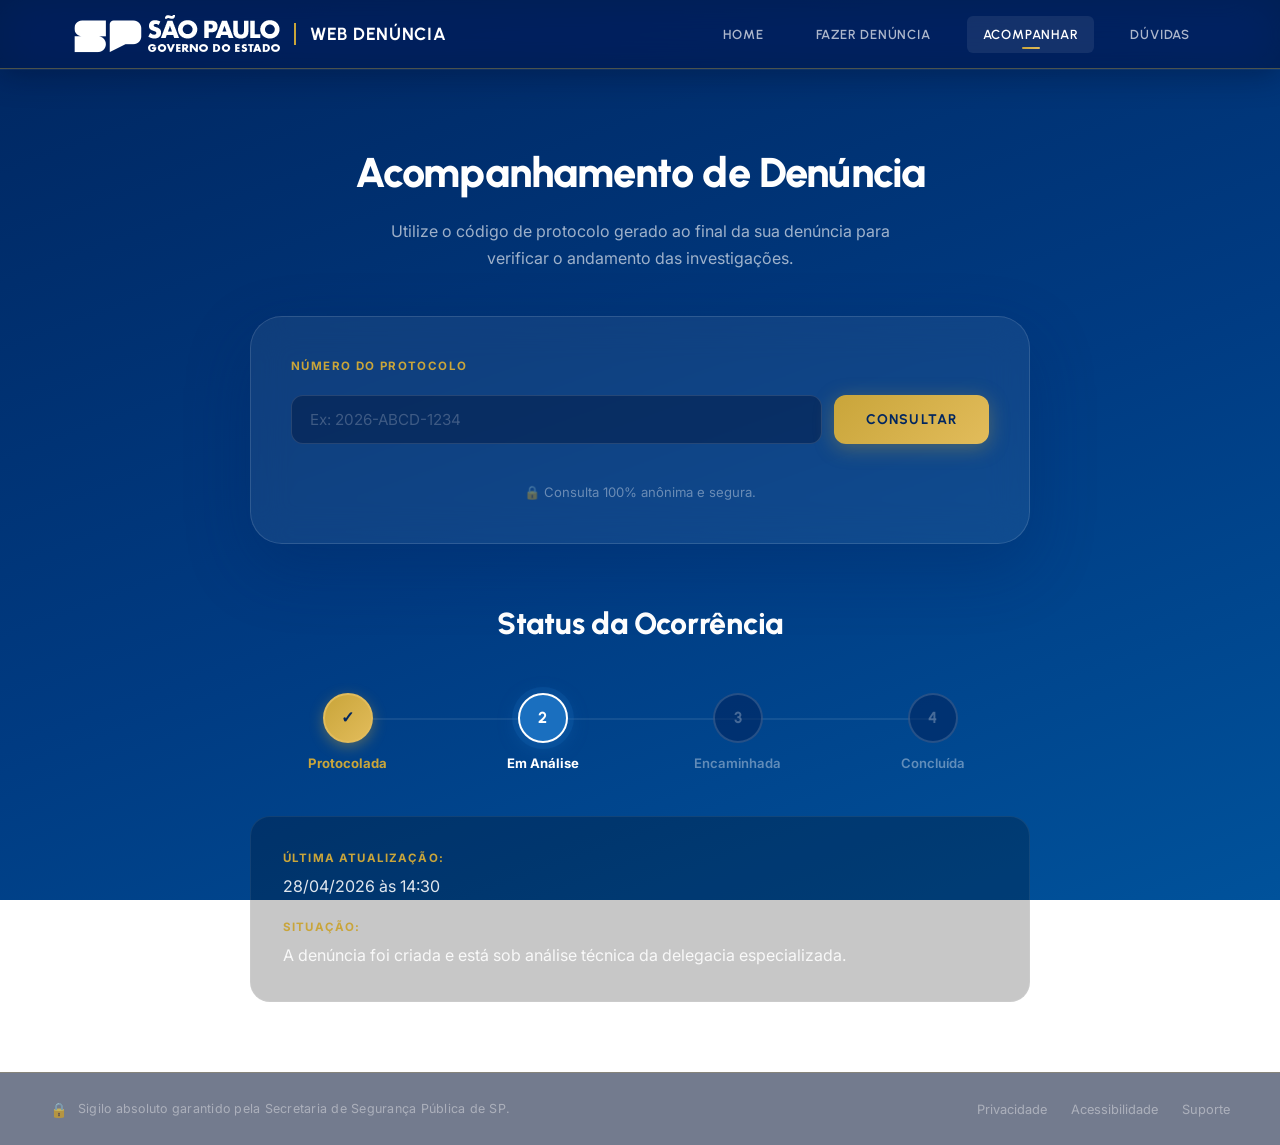
==== acompanhamento.html @ c703b936 "feat: protótipo de alta fidelidade SSP com ícone customizado e acessibilidade" ====
<!DOCTYPE html>
<html lang="pt-br">
<head>
    <meta charset="UTF-8">
    <meta name="viewport" content="width=device-width, initial-scale=1.0">
    <meta name="description" content="Acompanhe o status da sua denúncia anônima de forma segura e sigilosa.">
    <title>Acompanhar Denúncia | Web Denúncia SP</title>
    <link rel="stylesheet" href="styles.css">
    <link rel="icon" type="image/png" href="img /sp.png">
</head>
<body>

    <header class="main-header">
        <div class="container navbar">
            <a href="index.html" class="logo-link" title="Voltar para a Página Inicial">
                <div class="logo-area">
                    <img src="img /logo_branca_ssp.png" alt="Logotipo Oficial SSP-SP" class="logo-img">
                    <span class="logo-text">Web Denúncia</span>
                </div>
            </a>

            <nav class="main-nav" aria-label="Navegação Principal">
                <ul class="nav-list">
                    <li><a href="index.html">Home</a></li>
                    <li><a href="formulario.html">Fazer Denúncia</a></li>
                    <li><a href="acompanhamento.html" class="active">Acompanhar</a></li>
                    <li><a href="duvidas.html">Dúvidas</a></li>
                    </li>
                </ul>
            </nav>
        </div>
    </header>

    <main class="container">
        <section class="tracking-section" aria-labelledby="tracking-title">
            <h1 id="tracking-title">Acompanhamento de Denúncia</h1>
            <p class="section-intro">Utilize o código de protocolo gerado ao final da sua denúncia para verificar o andamento das investigações.</p>
            
            <div class="search-card">
                <form action="#" class="search-form">
                    <div class="form-group">
                        <label for="protocolo">Número do Protocolo</label>
                        <div class="input-with-button">
                            <input type="text" id="protocolo" name="protocolo" placeholder="Ex: 2026-ABCD-1234" required aria-required="true">
                            <button type="submit" class="btn btn-primary">CONSULTAR</button>
                        </div>
                    </div>
                    <p class="helper-text">🔒 Consulta 100% anônima e segura.</p>
                </form>
            </div>

            <div class="status-display" role="status" aria-live="polite">
                <h2>Status da Ocorrência</h2>
                
                <div class="status-timeline">
                    <div class="timeline-step step-done">
                        <div class="step-marker">✓</div>
                        <span class="step-label">Protocolada</span>
                    </div>
                    
                    <div class="timeline-step step-active">
                        <div class="step-marker">2</div>
                        <span class="step-label">Em Análise</span>
                    </div>
                    
                    <div class="timeline-step">
                        <div class="step-marker">3</div>
                        <span class="step-label">Encaminhada</span>
                    </div>
                    
                    <div class="timeline-step">
                        <div class="step-marker">4</div>
                        <span class="step-label">Concluída</span>
                    </div>
                </div>

                <div class="status-card">
                    <div class="detail-row">
                        <span class="detail-label">Última Atualização:</span>
                        <span class="detail-value">28/04/2026 às 14:30</span>
                    </div>
                    <div class="detail-row">
                        <span class="detail-label">Situação:</span>
                        <span class="detail-value">A denúncia foi criada e está sob análise técnica da delegacia especializada.</span>
                    </div>
                </div>
            </div>
        </section>
    </main>

    <footer class="main-footer">
        <div class="container footer-content">
            <div class="security-seal">
                <span class="lock-icon">🔒</span>
                <p>Sigilo absoluto garantido pela Secretaria de Segurança Pública de SP.</p>
            </div>
            <nav class="footer-nav" aria-label="Links úteis">
                <a href="#">Privacidade</a>
                <a href="#">Acessibilidade</a>
                <a href="duvidas.html">Suporte</a>
            </nav>
        </div>
    </footer>

    <div vw class="enabled">
    <div vw-access-button class="active"></div>
    <div vw-plugin-wrapper>
        <div class="vw-plugin-top-wrapper"></div>
    </div>
</div>
<script src="https://vlibras.gov.br/app/vlibras-plugin.js"></script>
<script>
    new window.VLibras.Widget('https://vlibras.gov.br/app');
</script>




</body>
</html>
---- styles.css ----
@import url('https://fonts.googleapis.com/css2?family=Urbanist:wght@400;600;700;800&family=Inter:wght@400;500;600;700&display=swap');

*, *::before, *::after {
  box-sizing: border-box;
  margin: 0;
  padding: 0;
}

:root {
  --azul-ssp:      #003B82;
  --azul-escuro:   #002660;
  --azul-medio:    #00529B;
  --azul-claro:    #1A6FBF;
  --ouro:          #C9A53A;
  --ouro-claro:    #E2BC5B;
  --branco:        #FFFFFF;
  --glass-bg:      rgba(255,255,255,0.07);
  --glass-border:  rgba(255,255,255,0.14);
  --sombra-sm:     0 2px 12px rgba(0,38,96,0.14);
  --sombra-md:     0 8px 32px rgba(0,38,96,0.22);
  --sombra-lg:     0 24px 64px rgba(0,38,96,0.30);
  --font-display:  'Urbanist', sans-serif;
  --font-body:     'Inter', sans-serif;
  --r-sm:  6px;
  --r-md:  12px;
  --r-lg:  20px;
  --r-xl:  32px;
  --transition: 0.28s cubic-bezier(.4,0,.2,1);
}

html { scroll-behavior: smooth; }

body {
  font-family: var(--font-body);
  background: linear-gradient(160deg, var(--azul-escuro) 0%, var(--azul-ssp) 55%, var(--azul-medio) 100%);
  background-attachment: fixed;
  color: var(--branco);
  line-height: 1.6;
  min-height: 100vh;
  display: flex;
  flex-direction: column;
  -webkit-font-smoothing: antialiased;
}

.container {
  width: 100%;
  max-width: 1180px;
  margin: 0 auto;
  padding: 0 24px;
}

.glass {
  background: var(--glass-bg);
  backdrop-filter: blur(20px) saturate(160%);
  -webkit-backdrop-filter: blur(20px) saturate(160%);
  border: 1px solid var(--glass-border);
}

main { flex: 1; }

.main-header {
  position: sticky;
  top: 0;
  z-index: 100;
  background: rgba(0, 28, 75, 0.80);
  backdrop-filter: blur(24px) saturate(200%);
  -webkit-backdrop-filter: blur(24px) saturate(200%);
  border-bottom: 1px solid rgba(201,165,58,0.38);
  box-shadow: 0 1px 0 rgba(255,255,255,0.05), 0 4px 32px rgba(0,10,40,0.40);
  transition: background var(--transition);
}

.navbar {
  display: flex;
  align-items: center;
  justify-content: space-between;
  height: 68px;
}

.logo-link {
  text-decoration: none;
  transition: opacity var(--transition);
}
.logo-link:hover { opacity: 0.85; }

.logo-area {
  display: flex;
  align-items: center;
  gap: 14px;
  text-decoration: none;
  transition: opacity var(--transition);
}
a.logo-area:hover { opacity: 0.85; }

.logo-img {
  height: 38px;
  width: auto;
  object-fit: contain;
  filter: brightness(0) invert(1);
}

.logo-text {
  font-family: var(--font-display);
  font-weight: 700;
  font-size: 1.1rem;
  color: var(--branco);
  letter-spacing: 0.04em;
  text-transform: uppercase;
  border-left: 2px solid var(--ouro);
  padding-left: 14px;
  line-height: 1.2;
}

.main-nav { display: flex; align-items: center; }

.nav-list {
  list-style: none;
  display: flex;
  gap: 20px;
  align-items: center;
}

.nav-list li a {
  display: block;
  padding: 8px 16px;
  font-family: var(--font-display);
  font-weight: 600;
  font-size: 0.82rem;
  color: rgba(255,255,255,0.68);
  text-decoration: none;
  letter-spacing: 0.06em;
  text-transform: uppercase;
  border-radius: var(--r-sm);
  transition: color var(--transition), background var(--transition);
  position: relative;
}

.nav-list li a:hover,
.nav-list li a.active {
  color: var(--branco);
  background: rgba(255,255,255,0.08);
}

.nav-list li a.active::after {
  content: '';
  position: absolute;
  bottom: 4px;
  left: 50%;
  transform: translateX(-50%);
  width: 18px;
  height: 2px;
  background: linear-gradient(90deg, var(--ouro), var(--ouro-claro));
  border-radius: 2px;
}


.btn {
  display: inline-flex;
  align-items: center;
  justify-content: center;
  gap: 8px;
  font-family: var(--font-display);
  font-weight: 700;
  font-size: 0.875rem;
  letter-spacing: 0.08em;
  text-transform: uppercase;
  text-decoration: none;
  border: none;
  cursor: pointer;
  border-radius: var(--r-sm);
  transition: all var(--transition);
  white-space: nowrap;
}

.btn-primary {
  background: linear-gradient(135deg, var(--ouro) 0%, var(--ouro-claro) 100%);
  color: var(--azul-escuro);
  padding: 15px 36px;
  box-shadow: 0 4px 20px rgba(201,165,58,0.35);
}
.btn-primary:hover {
  transform: translateY(-2px);
  box-shadow: 0 8px 32px rgba(201,165,58,0.50);
  filter: brightness(1.06);
}
.btn-primary:active { transform: translateY(0); }

.btn-premium {
  font-size: 0.92rem;
  padding: 17px 42px;
  border-radius: var(--r-md);
}

.btn-secondary {
  background: rgba(255,255,255,0.10);
  color: var(--branco);
  border: 1.5px solid rgba(255,255,255,0.28);
  padding: 11px 24px;
}
.btn-secondary:hover {
  background: rgba(255,255,255,0.18);
  border-color: rgba(255,255,255,0.50);
  transform: translateY(-1px);
}

.btn-sm {
  font-size: 0.8rem;
  padding: 10px 20px;
  letter-spacing: 0.06em;
}

.main-content.sp-bg {
  position: relative;
  overflow: hidden;
  min-height: calc(100vh - 68px - 72px);
}

.main-content.sp-bg::before {
  content: '';
  position: absolute;
  inset: 0;
  background:
    radial-gradient(ellipse 65% 55% at 72% 38%, rgba(201,165,58,0.09) 0%, transparent 68%),
    radial-gradient(ellipse 48% 48% at 8% 78%,  rgba(26,111,191,0.28) 0%, transparent 58%);
  pointer-events: none;
}

.main-content.sp-bg::after {
  content: '';
  position: absolute;
  top: -100px;
  right: -100px;
  width: 560px;
  height: 560px;
  border: 1px solid rgba(201,165,58,0.10);
  border-radius: 50%;
  pointer-events: none;
}

.hero-overlay {
  position: relative;
  z-index: 1;
  min-height: inherit;
  display: flex;
  align-items: center;
}

.hero-section {
  display: flex;
  align-items: center;
  justify-content: space-between;
  gap: 48px;
  padding: 80px 24px;
  flex-wrap: wrap;
}

.hero-text-block {
  flex: 1 1 440px;
  max-width: 580px;
}

.hero-text-block h1 {
  font-family: var(--font-display);
  font-weight: 800;
  font-size: clamp(2rem, 4vw, 3rem);
  line-height: 1.16;
  color: var(--branco);
  margin-bottom: 20px;
  letter-spacing: -0.01em;
  position: relative;
}

.hero-text-block h1::after {
  content: '';
  display: block;
  width: 64px;
  height: 4px;
  background: linear-gradient(90deg, var(--ouro), var(--ouro-claro));
  border-radius: 2px;
  margin-top: 18px;
}

.hero-text-block p {
  font-size: 1.05rem;
  color: rgba(255,255,255,0.75);
  line-height: 1.75;
  margin-bottom: 36px;
  max-width: 460px;
}

.cta-area {
  display: flex;
  gap: 14px;
  flex-wrap: wrap;
  align-items: center;
}

.chatbot-floating {
  flex: 0 0 320px;
  border-radius: var(--r-xl);
  box-shadow: var(--sombra-lg), inset 0 1px 0 rgba(255,255,255,0.12);
  overflow: hidden;
  animation: floatCard 4s ease-in-out infinite alternate;
}

@keyframes floatCard {
  from { transform: translateY(0px); }
  to   { transform: translateY(-12px); }
}

.bot-card {
  padding: 28px;
  display: flex;
  flex-direction: column;
  gap: 18px;
}

.bot-header {
  display: flex;
  align-items: flex-start;
  gap: 14px;
}

.bot-icon {
  font-size: 1.7rem;
  flex-shrink: 0;
  background: rgba(255,255,255,0.10);
  border: 1px solid rgba(255,255,255,0.16);
  border-radius: var(--r-md);
  width: 52px;
  height: 52px;
  display: flex;
  align-items: center;
  justify-content: center;
}

.bot-header h3 {
  font-family: var(--font-display);
  font-weight: 700;
  font-size: 1rem;
  color: var(--branco);
  margin-bottom: 4px;
}

.bot-header p {
  font-size: 0.82rem;
  color: rgba(255,255,255,0.58);
  line-height: 1.45;
}

.main-footer {
  background: rgba(0, 15, 50, 0.55);
  backdrop-filter: blur(20px);
  -webkit-backdrop-filter: blur(20px);
  border-top: 1px solid rgba(201,165,58,0.22);
  margin-top: auto;
}

.footer-container {
  display: flex;
  align-items: center;
  justify-content: space-between;
  height: 72px;
  flex-wrap: wrap;
  gap: 12px;
}

.footer-content,
.footer-wrapper {
  display: flex;
  align-items: center;
  justify-content: space-between;
  min-height: 72px;
  flex-wrap: wrap;
  gap: 12px;
  padding: 16px 0;
}

.main-footer p,
.legal-info p,
.security-seal p {
  font-size: 0.78rem;
  color: rgba(255,255,255,0.40);
  letter-spacing: 0.02em;
}

.security-tag {
  display: inline-flex;
  align-items: center;
  gap: 8px;
  padding: 6px 14px;
  border-radius: 99px;
  border: 1px solid rgba(201,165,58,0.28) !important;
  background: rgba(201,165,58,0.07) !important;
}
.security-tag::before { content: '🔒'; font-size: 0.82rem; }
.security-tag span {
  font-size: 0.72rem;
  font-weight: 700;
  color: var(--ouro-claro);
  letter-spacing: 0.06em;
  text-transform: uppercase;
}

.security-seal {
  display: flex;
  align-items: center;
  gap: 10px;
}
.lock-icon { font-size: 0.9rem; opacity: 0.6; }

.footer-nav a {
  color: rgba(255,255,255,0.40);
  text-decoration: none;
  font-size: 0.80rem;
  margin-left: 20px;
  transition: color var(--transition);
}
.footer-nav a:hover { color: var(--ouro); }

.tracking-section {
  max-width: 820px;
  margin: 70px auto;
  padding: 0 20px;
  text-align: center;
}

.tracking-section h1 {
  font-family: var(--font-display);
  font-weight: 800;
  font-size: clamp(1.8rem, 3.5vw, 2.6rem);
  margin-bottom: 12px;
  letter-spacing: -0.02em;
  color: var(--branco);
}

.section-intro {
  color: rgba(255,255,255,0.62);
  margin-bottom: 44px;
  font-size: 1rem;
  line-height: 1.7;
  max-width: 560px;
  margin-left: auto;
  margin-right: auto;
}

.search-card {
  background: rgba(255,255,255,0.06);
  backdrop-filter: blur(18px);
  -webkit-backdrop-filter: blur(18px);
  border: 1px solid rgba(255,255,255,0.13);
  border-radius: var(--r-xl);
  padding: 40px;
  box-shadow: var(--sombra-lg);
  margin-bottom: 56px;
  text-align: left;
}

.search-form .form-group label {
  display: block;
  font-weight: 700;
  text-transform: uppercase;
  font-size: 0.72rem;
  color: var(--ouro);
  margin-bottom: 12px;
  letter-spacing: 0.12em;
}

.input-with-button {
  display: flex;
  gap: 12px;
}

.input-with-button input {
  flex: 1;
  background: rgba(255,255,255,0.05);
  border: 1px solid rgba(255,255,255,0.16);
  padding: 16px 20px;
  border-radius: var(--r-md);
  color: var(--branco);
  font-size: 1rem;
  font-family: var(--font-body);
  transition: all var(--transition);
}
.input-with-button input::placeholder { color: rgba(255,255,255,0.28); }
.input-with-button input:focus {
  outline: none;
  border-color: var(--ouro);
  background: rgba(255,255,255,0.09);
  box-shadow: 0 0 0 3px rgba(201,165,58,0.15);
}

.search-form .btn-primary {
  padding: 0 32px;
  border-radius: var(--r-md);
  white-space: nowrap;
}

.helper-text {
  margin-top: 14px;
  font-size: 0.82rem;
  color: rgba(255,255,255,0.38);
  text-align: center;
}

.status-display { text-align: center; }

.status-display h2 {
  font-family: var(--font-display);
  font-weight: 800;
  font-size: clamp(1.4rem, 2.5vw, 1.9rem);
  margin-bottom: 44px;
  color: var(--branco);
  letter-spacing: -0.01em;
}

.status-timeline {
  display: flex;
  justify-content: space-between;
  margin-bottom: 44px;
  position: relative;
}

.status-timeline::before {
  content: '';
  position: absolute;
  top: 25px;
  left: 12%;
  right: 12%;
  height: 2px;
  background: rgba(255,255,255,0.08);
  z-index: 0;
}

.timeline-step {
  position: relative;
  z-index: 1;
  display: flex;
  flex-direction: column;
  align-items: center;
  gap: 12px;
  flex: 1;
}

.step-marker {
  width: 50px;
  height: 50px;
  border-radius: 50%;
  background: rgba(0,38,96,0.60);
  border: 2px solid rgba(255,255,255,0.15);
  display: flex;
  align-items: center;
  justify-content: center;
  font-family: var(--font-display);
  font-weight: 700;
  font-size: 1rem;
  color: rgba(255,255,255,0.28);
  transition: all var(--transition);
}

.step-label {
  font-size: 0.82rem;
  font-weight: 600;
  color: rgba(255,255,255,0.38);
  text-align: center;
  line-height: 1.3;
}

.step-done .step-marker {
  background: linear-gradient(135deg, var(--ouro), var(--ouro-claro));
  border-color: var(--ouro-claro);
  color: var(--azul-escuro);
  box-shadow: 0 4px 14px rgba(201,165,58,0.40);
}
.step-done .step-label { color: var(--ouro); font-weight: 700; }

.step-active .step-marker {
  background: var(--azul-claro);
  border: 2px solid var(--branco);
  color: var(--branco);
  box-shadow: 0 0 0 6px rgba(26,111,191,0.20), 0 4px 20px rgba(26,111,191,0.40);
}
.step-active .step-label { color: var(--branco); font-weight: 700; }

.status-card {
  background: rgba(0,0,0,0.22);
  border: 1px solid rgba(255,255,255,0.07);
  border-radius: var(--r-lg);
  padding: 32px;
  text-align: left;
}

.detail-row { margin-bottom: 18px; }
.detail-row:last-child { margin-bottom: 0; }

.detail-label {
  display: block;
  color: var(--ouro);
  font-size: 0.72rem;
  font-weight: 700;
  text-transform: uppercase;
  letter-spacing: 0.10em;
  margin-bottom: 6px;
}

.detail-value {
  font-size: 1rem;
  line-height: 1.65;
  color: rgba(255,255,255,0.88);
}

.faq-section {
  max-width: 860px;
  margin: 70px auto;
  padding: 0 20px;
}

.section-header {
  text-align: center;
  margin-bottom: 52px;
}

.section-header h1 {
  font-family: var(--font-display);
  font-weight: 800;
  font-size: clamp(2rem, 4vw, 3rem);
  margin-bottom: 14px;
  letter-spacing: -0.02em;
  color: var(--branco);
}

.section-header p {
  color: rgba(255,255,255,0.62);
  font-size: 1rem;
  line-height: 1.7;
  max-width: 520px;
  margin: 0 auto;
}

.faq-accordion {
  display: flex;
  flex-direction: column;
  gap: 12px;
}

details {
  background: rgba(255,255,255,0.05);
  backdrop-filter: blur(12px);
  -webkit-backdrop-filter: blur(12px);
  border: 1px solid rgba(255,255,255,0.09);
  border-radius: var(--r-md);
  overflow: hidden;
  transition: background var(--transition), border-color var(--transition);
}

details[open] {
  background: rgba(255,255,255,0.08);
  border-color: rgba(201,165,58,0.35);
}

summary {
  padding: 22px 28px;
  font-family: var(--font-display);
  font-weight: 700;
  font-size: 1rem;
  color: var(--branco);
  cursor: pointer;
  list-style: none;
  display: flex;
  justify-content: space-between;
  align-items: center;
  gap: 16px;
  transition: color var(--transition);
  user-select: none;
}
summary::-webkit-details-marker { display: none; }
summary:hover { color: var(--ouro-claro); }

summary::after {
  content: '+';
  width: 28px;
  height: 28px;
  border-radius: 50%;
  background: rgba(201,165,58,0.12);
  border: 1px solid rgba(201,165,58,0.28);
  display: flex;
  align-items: center;
  justify-content: center;
  flex-shrink: 0;
  color: var(--ouro);
  font-size: 1.3rem;
  font-weight: 300;
  line-height: 28px;
  text-align: center;
  transition: background var(--transition);
}
details[open] summary::after {
  content: '−';
  background: rgba(201,165,58,0.22);
}

.faq-answer {
  padding: 18px 28px 26px;
  color: rgba(255,255,255,0.75);
  line-height: 1.75;
  font-size: 0.95rem;
  border-top: 1px solid rgba(255,255,255,0.06);
}
.faq-answer p + p { margin-top: 12px; }
.faq-answer strong { color: var(--branco); }

.support-banner {
  margin-top: 56px;
  background: linear-gradient(135deg, rgba(201,165,58,0.09) 0%, rgba(0,0,0,0.18) 100%);
  border: 1px dashed rgba(201,165,58,0.28);
  padding: 44px 40px;
  border-radius: var(--r-xl);
  text-align: center;
}

.support-banner h3 {
  font-family: var(--font-display);
  font-size: 1.8rem;
  font-weight: 800;
  margin-bottom: 10px;
  color: var(--branco);
  letter-spacing: -0.01em;
}

.support-banner p {
  color: rgba(255,255,255,0.58);
  font-size: 0.95rem;
  line-height: 1.65;
  max-width: 480px;
  margin: 0 auto 28px;
}

.btn-support {
  display: inline-flex;
  align-items: center;
  gap: 8px;
  background: linear-gradient(135deg, var(--ouro) 0%, var(--ouro-claro) 100%);
  color: var(--azul-escuro);
  text-decoration: none;
  padding: 16px 42px;
  border-radius: var(--r-md);
  font-family: var(--font-display);
  font-weight: 800;
  text-transform: uppercase;
  font-size: 0.88rem;
  letter-spacing: 0.08em;
  transition: all var(--transition);
  box-shadow: 0 8px 24px rgba(201,165,58,0.32);
}
.btn-support:hover {
  transform: translateY(-3px);
  box-shadow: 0 14px 36px rgba(201,165,58,0.48);
  filter: brightness(1.06);
}

.trust-banner {
  background: rgba(201,165,58,0.08);
  border: 1px solid rgba(201,165,58,0.28);
  padding: 14px 22px;
  border-radius: var(--r-md);
  color: var(--ouro-claro);
  font-size: 0.83rem;
  font-weight: 600;
  letter-spacing: 0.02em;
  margin: 36px auto 0;
  max-width: 880px;
}
.trust-banner p { color: var(--ouro-claro); font-size: 0.83rem; margin: 0; }

.form-container {
  max-width: 880px;
  margin: 32px auto 70px;
  padding: 0 20px;
}

.form-container h1 {
  font-family: var(--font-display);
  font-weight: 800;
  font-size: clamp(1.7rem, 3vw, 2.4rem);
  color: var(--branco);
  letter-spacing: -0.02em;
  margin-bottom: 8px;
}

.form-subtitle {
  color: rgba(255,255,255,0.58);
  font-size: 0.95rem;
  line-height: 1.6;
  margin-bottom: 36px;
}

form {
  display: flex;
  flex-direction: column;
  gap: 24px;
}

fieldset {
  border: none;
  background: rgba(255,255,255,0.05);
  backdrop-filter: blur(16px);
  -webkit-backdrop-filter: blur(16px);
  border: 1px solid rgba(255,255,255,0.10);
  border-radius: var(--r-xl);
  padding: 36px 40px;
  display: grid;
  grid-template-columns: repeat(2, 1fr);
  gap: 20px;
  transition: border-color var(--transition);
}
fieldset:focus-within {
  border-color: rgba(201,165,58,0.28);
}

legend {
  grid-column: span 2;
  color: var(--ouro);
  font-family: var(--font-display);
  font-weight: 800;
  font-size: 1.1rem;
  margin-bottom: 8px;
  letter-spacing: 0.02em;
  display: flex;
  align-items: center;
  gap: 10px;
  padding: 0;
  float: left;
  width: 100%;
}
legend::before {
  content: '';
  display: block;
  width: 4px;
  height: 20px;
  background: linear-gradient(180deg, var(--ouro), var(--ouro-claro));
  border-radius: 2px;
  flex-shrink: 0;
}

.form-group {
  display: flex;
  flex-direction: column;
  gap: 8px;
  grid-column: span 2;
}

.form-group.col {
  grid-column: span 1;
}

.form-row {
  grid-column: span 2;
  display: grid;
  grid-template-columns: 1fr 1fr;
  gap: 20px;
}

label {
  font-size: 0.72rem;
  font-weight: 700;
  color: rgba(255,255,255,0.48);
  text-transform: uppercase;
  letter-spacing: 0.08em;
}

input[type="text"],
input[type="date"],
input[type="time"],
input[type="email"],
select,
textarea {
  background: rgba(0, 20, 60, 0.45);
  border: 1px solid rgba(255,255,255,0.12);
  padding: 14px 18px;
  border-radius: var(--r-md);
  color: var(--branco);
  font-size: 0.95rem;
  font-family: var(--font-body);
  transition: all var(--transition);
  width: 100%;
}

input[type="text"]::placeholder,
textarea::placeholder { color: rgba(255,255,255,0.22); }

input[type="date"]::-webkit-calendar-picker-indicator,
input[type="time"]::-webkit-calendar-picker-indicator {
  filter: invert(0.7);
  cursor: pointer;
}

input:focus,
select:focus,
textarea:focus {
  outline: none;
  border-color: var(--ouro);
  background: rgba(0,30,80,0.55);
  box-shadow: 0 0 0 3px rgba(201,165,58,0.14);
}

textarea {
  resize: vertical;
  min-height: 130px;
  line-height: 1.65;
}

select {
  appearance: none;
  -webkit-appearance: none;
  background-image: url("data:image/svg+xml,%3Csvg xmlns='http://www.w3.org/2000/svg' width='12' height='8' viewBox='0 0 12 8'%3E%3Cpath d='M1 1l5 5 5-5' stroke='%23C9A53A' stroke-width='1.5' fill='none' stroke-linecap='round'/%3E%3C/svg%3E");
  background-repeat: no-repeat;
  background-position: right 16px center;
  background-color: rgba(0, 20, 60, 0.45);
  padding-right: 44px;
  cursor: pointer;
}
select option { background: var(--azul-escuro); color: var(--branco); }

.custom-file-upload {
  position: relative;
  border: 2px dashed rgba(255,255,255,0.10);
  padding: 32px 20px;
  text-align: center;
  border-radius: var(--r-lg);
  cursor: pointer;
  transition: all var(--transition);
  color: rgba(255,255,255,0.42);
  font-size: 0.88rem;
  line-height: 1.6;
}
.custom-file-upload:hover {
  border-color: rgba(201,165,58,0.40);
  background: rgba(201,165,58,0.04);
  color: rgba(255,255,255,0.65);
}
.custom-file-upload input[type="file"] {
  position: absolute;
  inset: 0;
  opacity: 0;
  cursor: pointer;
  width: 100%;
  height: 100%;
}
.file-hint {
  font-size: 0.80rem;
  color: rgba(255,255,255,0.35);
  margin-top: 8px;
}

.form-actions {
  display: flex;
  flex-direction: column;
  align-items: center;
  gap: 18px;
  padding-top: 8px;
}

.confirm-checkbox {
  display: flex;
  align-items: flex-start;
  gap: 12px;
  cursor: pointer;
  max-width: 560px;
  text-align: left;
}
.confirm-checkbox input[type="checkbox"] {
  width: 18px;
  height: 18px;
  min-width: 18px;
  margin-top: 2px;
  accent-color: var(--ouro);
  cursor: pointer;
}
.confirm-checkbox span {
  font-size: 0.85rem;
  color: rgba(255,255,255,0.60);
  line-height: 1.55;
}

.btn-submit {
  background: linear-gradient(135deg, var(--ouro) 0%, var(--ouro-claro) 100%);
  color: var(--azul-escuro);
  border: none;
  padding: 18px 72px;
  border-radius: 99px;
  font-family: var(--font-display);
  font-weight: 800;
  font-size: 0.95rem;
  cursor: pointer;
  transition: all var(--transition);
  text-transform: uppercase;
  letter-spacing: 0.08em;
  box-shadow: 0 8px 28px rgba(201,165,58,0.35);
}
.btn-submit:hover {
  transform: translateY(-2px) scale(1.02);
  box-shadow: 0 14px 40px rgba(201,165,58,0.50);
  filter: brightness(1.06);
}
.btn-submit:active { transform: scale(0.98); }

.protocol-warning {
  font-size: 0.80rem;
  color: rgba(255,255,255,0.38);
  text-align: center;
  line-height: 1.6;
  max-width: 400px;
}
.protocol-warning strong { color: rgba(255,255,255,0.65); }

@keyframes fadeUp {
  from { opacity: 0; transform: translateY(24px); }
  to   { opacity: 1; transform: translateY(0); }
}

.hero-text-block h1 { animation: fadeUp 0.7s ease both 0.15s; }
.hero-text-block p  { animation: fadeUp 0.7s ease both 0.28s; }
.cta-area           { animation: fadeUp 0.7s ease both 0.40s; }
.chatbot-floating   {
  animation:
    fadeUp    0.7s ease both 0.52s,
    floatCard 4s  ease-in-out 1.3s infinite alternate;
}

@media (max-width: 860px) {
  .hero-section {
    flex-direction: column;
    align-items: flex-start;
    padding: 60px 24px 72px;
  }
  .chatbot-floating {
    flex: 1 1 100%;
    max-width: 420px;
    animation: fadeUp 0.7s ease both 0.52s;
  }
  .hero-text-block h1 { font-size: 2rem; }
}

@media (max-width: 768px) {
  fieldset {
    grid-template-columns: 1fr;
    padding: 28px 22px;
  }
  legend { float: none; }
  .form-group,
  .form-row { grid-column: span 1 !important; }
  .form-row { grid-template-columns: 1fr; }
  .support-banner { padding: 32px 24px; }
  .support-banner h3 { font-size: 1.5rem; }
}

@media (max-width: 600px) {
  .navbar { height: 60px; }
  .logo-img { height: 30px; }
  .logo-text { font-size: 0.92rem; padding-left: 10px; }
  .nav-list li a { padding: 6px 10px; font-size: 0.75rem; letter-spacing: 0.03em; }
  .lang-selector { padding: 5px 8px; margin-left: 2px; }
  .lang-selector span { font-size: 0.72rem; }
  .hero-text-block h1 { font-size: 1.65rem; }
  .hero-text-block p  { font-size: 0.93rem; }
  .btn-premium { padding: 15px 28px; font-size: 0.82rem; }
  .search-card { padding: 28px 20px; }
  .input-with-button { flex-direction: column; }
  .input-with-button .btn-primary { padding: 15px; width: 100%; }
  .status-timeline {
    flex-direction: column;
    align-items: flex-start;
    gap: 28px;
  }
  .status-timeline::before {
    left: 24px; top: 0; bottom: 0;
    width: 2px; height: 100%; right: auto;
  }
  .timeline-step { flex-direction: row; gap: 18px; }
  .footer-container,
  .footer-content,
  .footer-wrapper {
    justify-content: center;
    text-align: center;
    height: auto;
    padding: 20px 24px;
  }
  .footer-nav a { margin: 0 8px; }
  .btn-submit { padding: 16px 40px; }
}
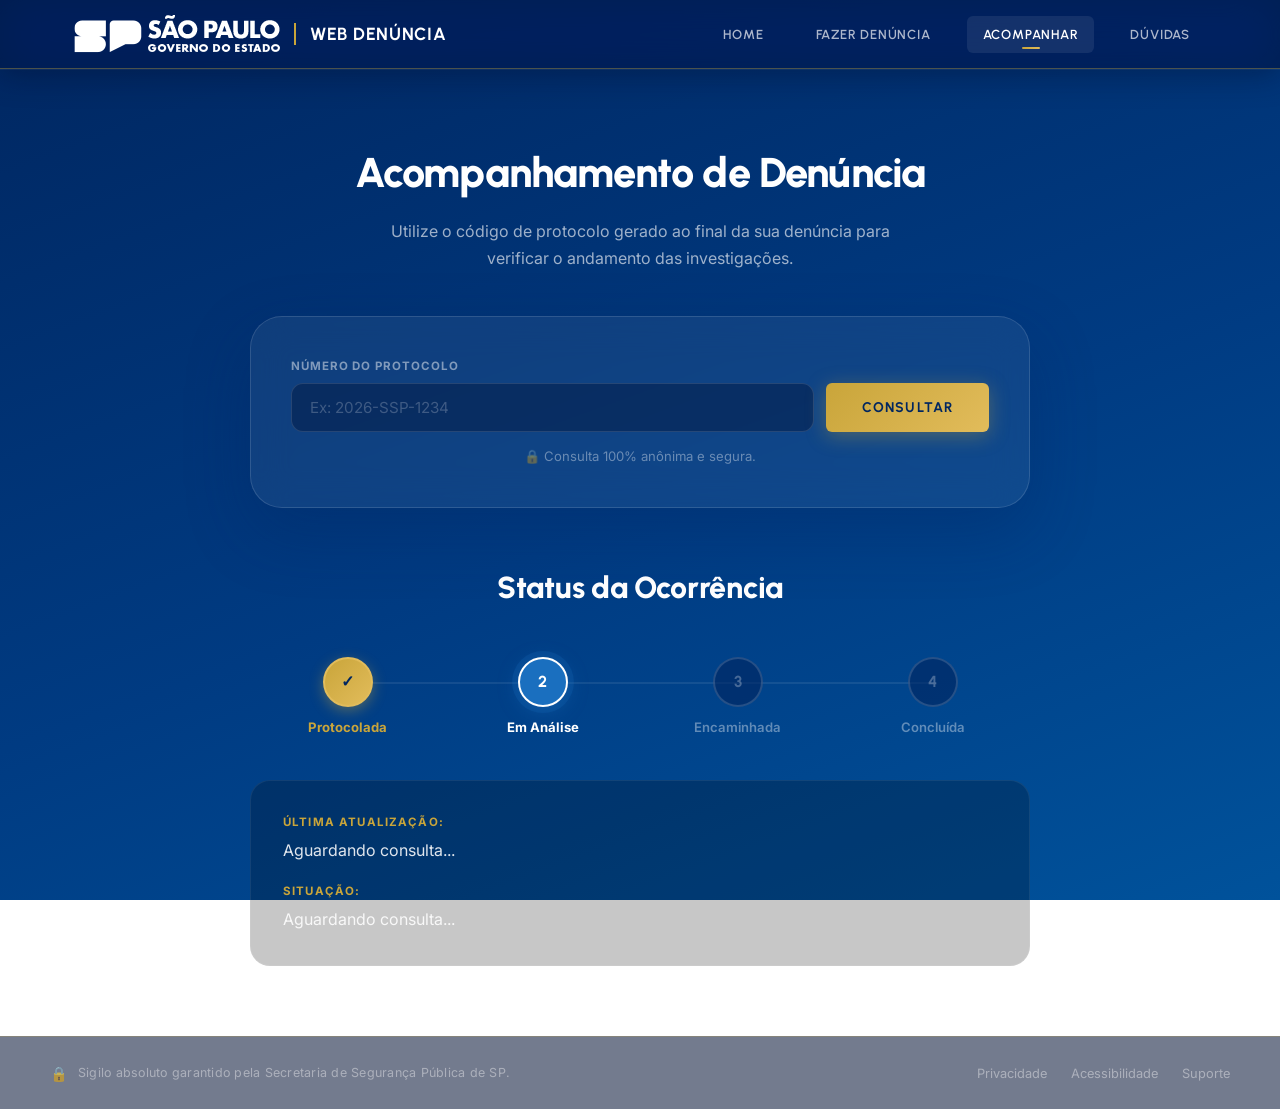
==== commit 6ea247a5: "Final: Versão de alta fidelidade sem comentários e com caminhos corrigidos" ====
--- a/acompanhamento.html
+++ b/acompanhamento.html
@@ -1,5 +1,6 @@
 <!DOCTYPE html>
 <html lang="pt-br">
+
 <head>
     <meta charset="UTF-8">
     <meta name="viewport" content="width=device-width, initial-scale=1.0">
@@ -8,6 +9,7 @@
     <link rel="stylesheet" href="styles.css">
     <link rel="icon" type="image/png" href="img /sp.png">
 </head>
+
 <body>
 
     <header class="main-header">
@@ -34,54 +36,58 @@
     <main class="container">
         <section class="tracking-section" aria-labelledby="tracking-title">
             <h1 id="tracking-title">Acompanhamento de Denúncia</h1>
-            <p class="section-intro">Utilize o código de protocolo gerado ao final da sua denúncia para verificar o andamento das investigações.</p>
-            
-            <div class="search-card">
-                <form action="#" class="search-form">
-                    <div class="form-group">
-                        <label for="protocolo">Número do Protocolo</label>
-                        <div class="input-with-button">
-                            <input type="text" id="protocolo" name="protocolo" placeholder="Ex: 2026-ABCD-1234" required aria-required="true">
-                            <button type="submit" class="btn btn-primary">CONSULTAR</button>
-                        </div>
-                    </div>
-                    <p class="helper-text">🔒 Consulta 100% anônima e segura.</p>
+            <p class="section-intro">Utilize o código de protocolo gerado ao final da sua denúncia para verificar o
+                andamento das investigações.</p>
+
+          <div class="search-card">
+    <div class="form-group">
+        <label for="inputProtocolo">Número do Protocolo</label>
+        <div class="input-with-button">
+            <input type="text" id="inputProtocolo" name="protocolo"
+                   placeholder="Ex: 2026-SSP-1234" required aria-required="true">
+            <button type="button" id="btnConsultar" class="btn btn-primary">CONSULTAR</button>
+        </div>
+    </div>
+    <p class="helper-text">🔒 Consulta 100% anônima e segura.</p>
+</div>
+                   
                 </form>
             </div>
 
             <div class="status-display" role="status" aria-live="polite">
                 <h2>Status da Ocorrência</h2>
-                
+
                 <div class="status-timeline">
                     <div class="timeline-step step-done">
                         <div class="step-marker">✓</div>
                         <span class="step-label">Protocolada</span>
                     </div>
-                    
+
                     <div class="timeline-step step-active">
                         <div class="step-marker">2</div>
                         <span class="step-label">Em Análise</span>
                     </div>
-                    
+
                     <div class="timeline-step">
                         <div class="step-marker">3</div>
                         <span class="step-label">Encaminhada</span>
                     </div>
-                    
+
                     <div class="timeline-step">
                         <div class="step-marker">4</div>
                         <span class="step-label">Concluída</span>
                     </div>
                 </div>
-
                 <div class="status-card">
                     <div class="detail-row">
                         <span class="detail-label">Última Atualização:</span>
-                        <span class="detail-value">28/04/2026 às 14:30</span>
+                        <!-- O ID tem que ser exatamente este -->
+                        <span class="detail-value" id="data-atualizacao">Aguardando consulta...</span>
                     </div>
                     <div class="detail-row">
                         <span class="detail-label">Situação:</span>
-                        <span class="detail-value">A denúncia foi criada e está sob análise técnica da delegacia especializada.</span>
+                        <!-- O ID tem que ser exatamente este -->
+                        <span class="detail-value" id="texto-situacao">Aguardando consulta...</span>
                     </div>
                 </div>
             </div>
@@ -103,18 +109,33 @@
     </footer>
 
     <div vw class="enabled">
-    <div vw-access-button class="active"></div>
-    <div vw-plugin-wrapper>
-        <div class="vw-plugin-top-wrapper"></div>
+        <div vw-access-button class="active"></div>
+        <div vw-plugin-wrapper>
+            <div class="vw-plugin-top-wrapper"></div>
+        </div>
     </div>
-</div>
-<script src="https://vlibras.gov.br/app/vlibras-plugin.js"></script>
-<script>
-    new window.VLibras.Widget('https://vlibras.gov.br/app');
-</script>
+    <script src="scripts.js"></script>
+     <!-- 1. CHATBASE (Seu Chatbot) -->
+    <script>
+    (function(){if(!window.chatbase||window.chatbase("getState")!=="initialized"){window.chatbase=(...arguments)=>{if(!window.chatbase.q){window.chatbase.q=[]}window.chatbase.q.push(arguments)};window.chatbase=new Proxy(window.chatbase,{get(target,prop){if(prop==="q"){return target.q}return(...args)=>target(prop,...args)}})}const onLoad=function(){const script=document.createElement("script");script.src="https://www.chatbase.co/embed.min.js";script.id="Z3NUzuwDjytv1wmhsGTCN";script.domain="www.chatbase.co";document.body.appendChild(script)};if(document.readyState==="complete"){onLoad()}else{window.addEventListener("load",onLoad)}})();
+    </script>
+
+    <!-- 2. VLIBRAS (Acessibilidade em Libras) -->
+    <div vw class="enabled">
+        <div vw-access-button class="active"></div>
+        <div vw-plugin-wrapper>
+            <div class="vw-plugin-top-wrapper"></div>
+        </div>
+    </div>
+    <script src="https://vlibras.gov.br/app/vlibras-plugin.js"></script>
+    <script>
+        new window.VLibras.Widget('https://vlibras.gov.br/app');
+    </script>
+
 
 
 
 
 </body>
-</html>
+
+</html>
--- a/styles.css
+++ b/styles.css
@@ -245,6 +245,9 @@
   align-items: center;
 }
 
+/* ================================================
+   HERO SECTION — BASE (padrão: alinhamento esquerda)
+   ================================================ */
 .hero-section {
   display: flex;
   align-items: center;
@@ -295,6 +298,38 @@
   align-items: center;
 }
 
+/* ================================================
+   HERO SECTION — CENTRALIZADO APENAS NA HOME
+   Adicione a classe .home-page no <body> da index
+   ================================================ */
+.home-page .hero-section {
+  justify-content: center;
+  text-align: center;
+}
+
+.home-page .hero-text-block {
+  display: flex;
+  flex-direction: column;
+  align-items: center;
+  max-width: 680px;
+}
+
+.home-page .hero-text-block h1::after {
+  margin-left: auto;
+  margin-right: auto;
+}
+
+.home-page .hero-text-block p {
+  text-align: center;
+}
+
+.home-page .cta-area {
+  justify-content: center;
+}
+
+/* ================================================
+   CHATBOT CARD
+   ================================================ */
 .chatbot-floating {
   flex: 0 0 320px;
   border-radius: var(--r-xl);
@@ -1027,21 +1062,34 @@
     floatCard 4s  ease-in-out 1.3s infinite alternate;
 }
 
+
+/* ================================================
+   RESPONSIVIDADE — MELHORADA
+   ================================================ */
+
+/* Tablet grande */
 @media (max-width: 860px) {
   .hero-section {
     flex-direction: column;
     align-items: flex-start;
     padding: 60px 24px 72px;
   }
+  /* Na home, mantém centralizado em tablet grande */
+  .home-page .hero-section {
+    align-items: center;
+  }
   .chatbot-floating {
     flex: 1 1 100%;
-    max-width: 420px;
+    max-width: 100%;
     animation: fadeUp 0.7s ease both 0.52s;
   }
+  .hero-text-block { max-width: 100%; flex: 1 1 100%; }
   .hero-text-block h1 { font-size: 2rem; }
 }
 
+/* Tablet */
 @media (max-width: 768px) {
+  /* Formulário: 1 coluna */
   fieldset {
     grid-template-columns: 1fr;
     padding: 28px 22px;
@@ -1050,41 +1098,176 @@
   .form-group,
   .form-row { grid-column: span 1 !important; }
   .form-row { grid-template-columns: 1fr; }
+
+  /* FAQ */
   .support-banner { padding: 32px 24px; }
   .support-banner h3 { font-size: 1.5rem; }
-}
-
+
+  /* Navbar: reduz gap */
+  .nav-list { gap: 4px; }
+  .nav-list li a { padding: 7px 12px; font-size: 0.80rem; }
+
+  /* Acompanhar */
+  .tracking-section { margin: 48px auto; }
+  .search-card { padding: 30px 24px; }
+  .status-card { padding: 24px; }
+}
+
+/* Mobile */
 @media (max-width: 600px) {
+  /* ── Header ── */
   .navbar { height: 60px; }
-  .logo-img { height: 30px; }
-  .logo-text { font-size: 0.92rem; padding-left: 10px; }
-  .nav-list li a { padding: 6px 10px; font-size: 0.75rem; letter-spacing: 0.03em; }
-  .lang-selector { padding: 5px 8px; margin-left: 2px; }
-  .lang-selector span { font-size: 0.72rem; }
-  .hero-text-block h1 { font-size: 1.65rem; }
-  .hero-text-block p  { font-size: 0.93rem; }
-  .btn-premium { padding: 15px 28px; font-size: 0.82rem; }
-  .search-card { padding: 28px 20px; }
-  .input-with-button { flex-direction: column; }
-  .input-with-button .btn-primary { padding: 15px; width: 100%; }
+  .logo-img { height: 28px; }
+  .logo-text { font-size: 0.88rem; padding-left: 10px; }
+
+  /* Nav compacto */
+  .nav-list { gap: 0; }
+  .nav-list li a {
+    padding: 6px 9px;
+    font-size: 0.72rem;
+    letter-spacing: 0.02em;
+  }
+  /* Seletor de idioma */
+  .lang-selector { padding: 5px 7px; margin-left: 2px; }
+  .lang-selector span { font-size: 0.70rem; }
+  .lang-icon { width: 15px; height: 15px; }
+
+  /* ── Hero ── */
+  .hero-section { padding: 44px 16px 56px; gap: 32px; }
+  .hero-text-block h1 { font-size: 1.6rem; line-height: 1.2; }
+  .hero-text-block p  { font-size: 0.92rem; margin-bottom: 28px; }
+  .btn-premium { padding: 15px 28px; font-size: 0.82rem; width: 100%; justify-content: center; }
+  .cta-area { width: 100%; }
+
+  /* Na home mobile, mantém centralizado */
+  .home-page .cta-area { justify-content: center; }
+
+  /* Bot card */
+  .bot-card { padding: 20px; gap: 14px; }
+  .bot-icon { width: 44px; height: 44px; font-size: 1.4rem; }
+
+  /* ── Acompanhar ── */
+  .tracking-section { margin: 36px auto; }
+  .search-card { padding: 24px 16px; border-radius: var(--r-lg); }
+  .input-with-button { flex-direction: column; gap: 10px; }
+  .input-with-button input { padding: 14px 16px; font-size: 0.95rem; }
+  .input-with-button .btn-primary {
+    padding: 15px;
+    width: 100%;
+    border-radius: var(--r-md);
+  }
+  .helper-text { font-size: 0.78rem; }
+
+  /* Timeline vertical */
   .status-timeline {
     flex-direction: column;
     align-items: flex-start;
-    gap: 28px;
+    gap: 0;
+    margin-bottom: 32px;
   }
   .status-timeline::before {
-    left: 24px; top: 0; bottom: 0;
-    width: 2px; height: 100%; right: auto;
+    top: 0;
+    bottom: 0;
+    left: 24px;
+    right: auto;
+    width: 2px;
+    height: 100%;
   }
-  .timeline-step { flex-direction: row; gap: 18px; }
+  .timeline-step {
+    flex-direction: row;
+    gap: 16px;
+    padding: 12px 0;
+  }
+  .step-marker { width: 44px; height: 44px; font-size: 0.9rem; flex-shrink: 0; }
+  .step-label { font-size: 0.80rem; text-align: left; }
+
+  .status-card { padding: 20px 16px; border-radius: var(--r-md); }
+  .status-display h2 { font-size: 1.3rem; margin-bottom: 28px; }
+
+  /* ── FAQ ── */
+  .faq-section { margin: 36px auto; }
+  .section-header { margin-bottom: 32px; }
+  .section-header h1 { font-size: 1.9rem; }
+  .section-header p { font-size: 0.92rem; }
+
+  summary { padding: 18px 20px; font-size: 0.92rem; gap: 12px; }
+  summary::after { width: 24px; height: 24px; font-size: 1.1rem; line-height: 24px; }
+  .faq-answer { padding: 14px 20px 22px; font-size: 0.90rem; }
+
+  .support-banner {
+    padding: 28px 20px;
+    border-radius: var(--r-lg);
+    margin-top: 36px;
+  }
+  .support-banner h3 { font-size: 1.35rem; }
+  .support-banner p { font-size: 0.88rem; }
+  .btn-support { padding: 14px 28px; font-size: 0.84rem; width: 100%; justify-content: center; }
+
+  /* ── Formulário ── */
+  .trust-banner { margin: 20px 16px 0; padding: 12px 16px; font-size: 0.78rem; }
+  .trust-banner p { font-size: 0.78rem; }
+
+  .form-container { margin: 20px auto 48px; padding: 0 16px; }
+  .form-container h1 { font-size: 1.5rem; }
+  .form-subtitle { font-size: 0.88rem; margin-bottom: 24px; }
+
+  fieldset { padding: 22px 16px; border-radius: var(--r-lg); gap: 16px; }
+  legend { font-size: 1rem; }
+
+  input[type="text"],
+  input[type="date"],
+  input[type="time"],
+  select,
+  textarea {
+    padding: 13px 14px;
+    font-size: 0.92rem;
+  }
+  textarea { min-height: 110px; }
+
+  .custom-file-upload { padding: 24px 16px; }
+  .file-hint { font-size: 0.75rem; }
+
+  .confirm-checkbox span { font-size: 0.82rem; }
+  .btn-submit { padding: 16px 32px; font-size: 0.88rem; width: 100%; }
+  .protocol-warning { font-size: 0.76rem; }
+
+  /* ── Footer ── */
   .footer-container,
   .footer-content,
   .footer-wrapper {
+    flex-direction: column;
     justify-content: center;
+    align-items: center;
     text-align: center;
     height: auto;
-    padding: 20px 24px;
+    padding: 20px 16px;
+    gap: 10px;
   }
-  .footer-nav a { margin: 0 8px; }
-  .btn-submit { padding: 16px 40px; }
-}+  .footer-nav { display: flex; gap: 0; justify-content: center; }
+  .footer-nav a { margin: 0 10px; font-size: 0.78rem; }
+  .security-seal { justify-content: center; }
+  .security-tag { font-size: 0.70rem; }
+}
+
+/* Mobile muito pequeno */
+@media (max-width: 380px) {
+  .logo-text { display: none; }
+  .nav-list li a { padding: 6px 7px; font-size: 0.68rem; }
+  .hero-text-block h1 { font-size: 1.4rem; }
+  .btn-premium { font-size: 0.78rem; padding: 13px 20px; }
+}
+
+/* Modal do Chatbot Interno */
+.modal-chatbot {
+    display: none; position: fixed; z-index: 10001; 
+    left: 0; top: 0; width: 100%; height: 100%; 
+    background-color: rgba(0,0,0,0.6); backdrop-filter: blur(5px);
+}
+.modal-content-chat {
+    background: rgba(255, 255, 255, 0.1); backdrop-filter: blur(15px);
+    margin: 10% auto; padding: 25px; border: 1px solid rgba(255,255,255,0.2);
+    width: 350px; border-radius: 20px; color: white; text-align: center;
+    box-shadow: 0 8px 32px rgba(0,0,0,0.5);
+}
+.modal-content-chat h3 { margin-bottom: 15px; font-family: 'Urbanist', sans-serif; }
+.btn-fechar { background: #ff4d4d; border: none; padding: 10px 20px; border-radius: 10px; color: white; cursor: pointer; margin-top: 15px; }
